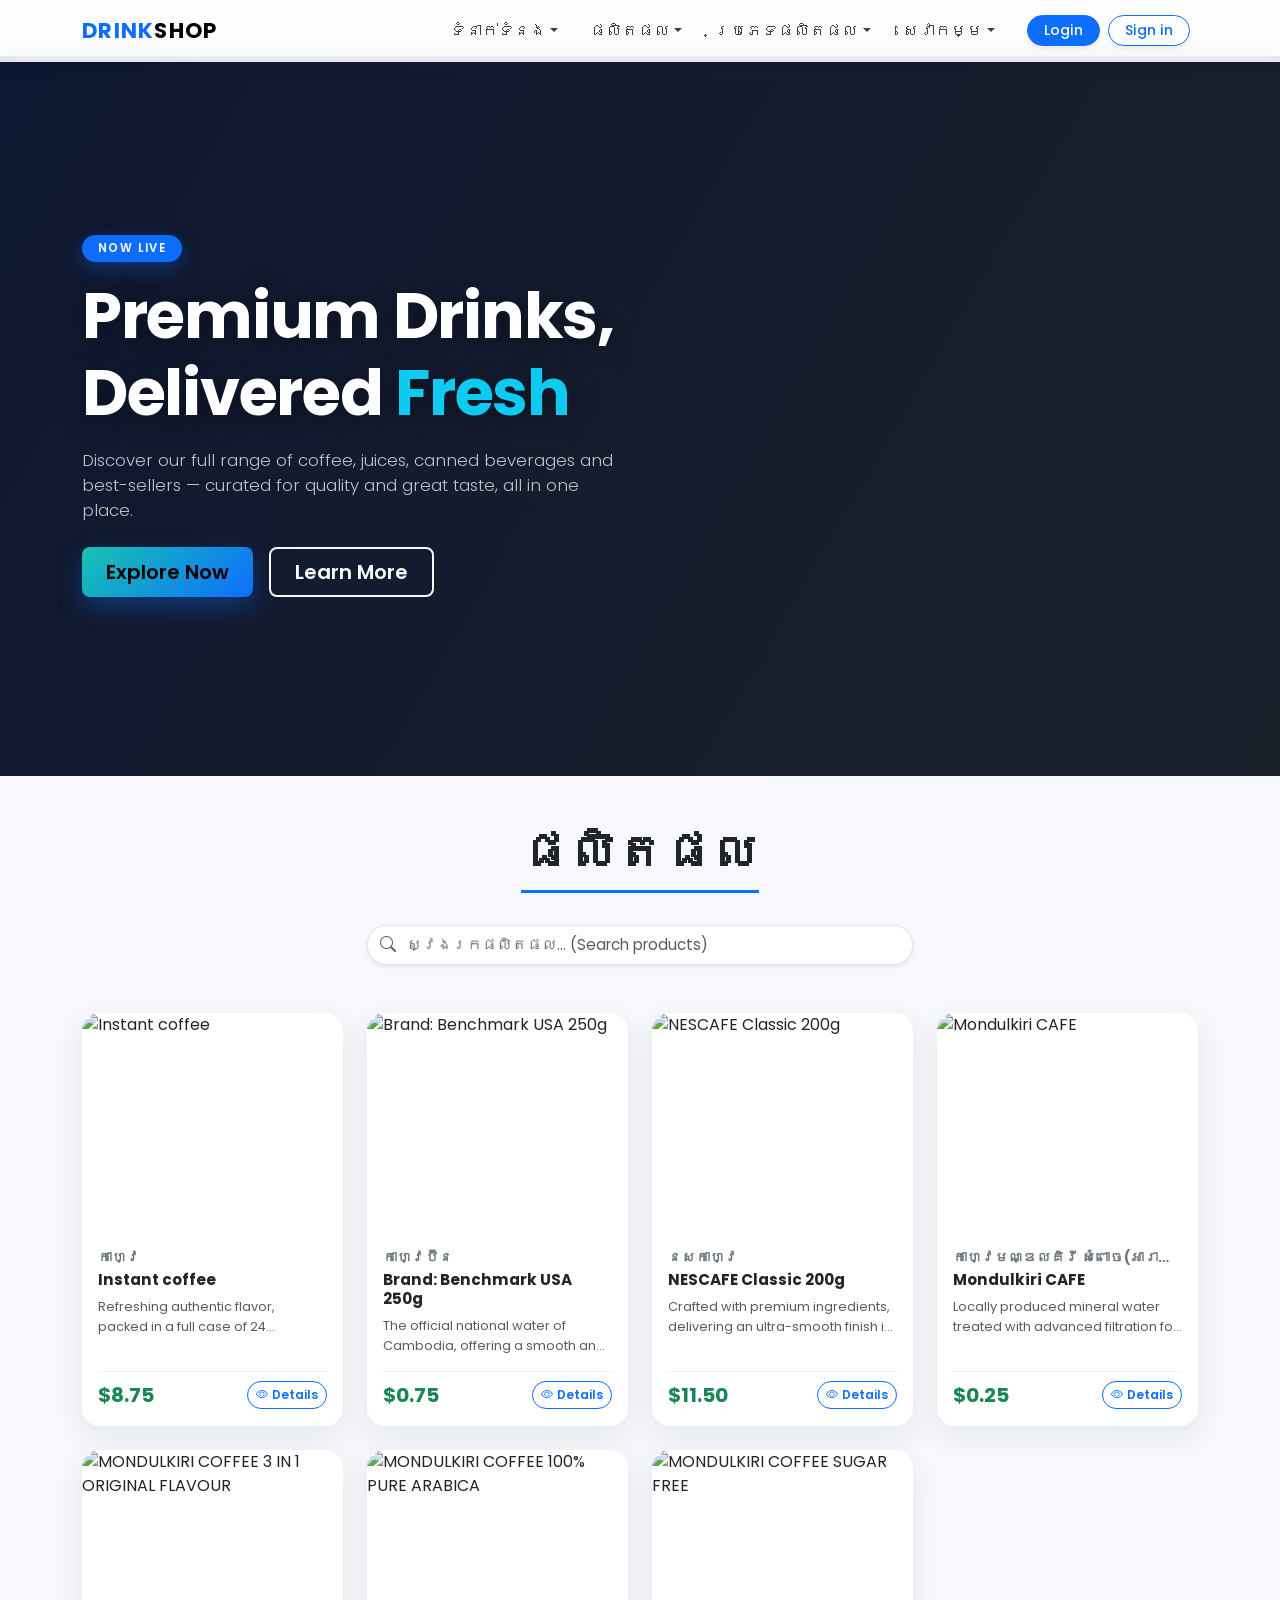
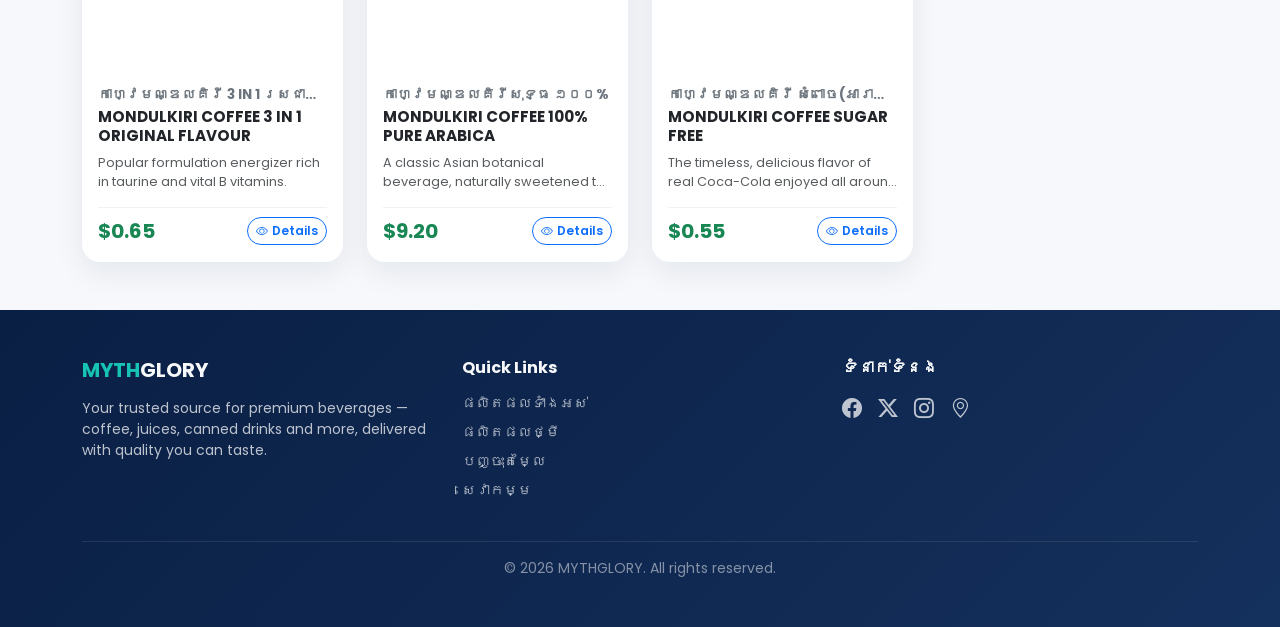
==== cofe.html @ 7df7619d "Add files via upload" ====
<!DOCTYPE html>
<html lang="en">
<head>
    <meta charset="UTF-8">
    <meta name="viewport" content="width=device-width, initial-scale=1.0">
    <title>MYTHGLORY — Premium Beverages & More</title>
    <link href="https://cdn.jsdelivr.net/npm/bootstrap@5.3.2/dist/css/bootstrap.min.css" rel="stylesheet">
    <link rel="stylesheet" href="https://cdn.jsdelivr.net/npm/bootstrap-icons@1.11.3/font/bootstrap-icons.min.css">
    <link rel="preconnect" href="https://fonts.googleapis.com">
    <link rel="preconnect" href="https://fonts.gstatic.com" crossorigin>
    <link href="https://fonts.googleapis.com/css2?family=Poppins:wght=300;400;500;600;700;800&display=swap" rel="stylesheet">
    <link rel="stylesheet" href="index.css">
</head>
<body>

  <nav class="navbar navbar-expand-lg navbar-light bg-light fixed-top custom-navbar">
    <div class="container d-flex align-items-center justify-content-between flex-nowrap w-100">
      <a class="navbar-brand d-flex align-items-center fw-bold text-uppercase tracking-wider flex-shrink-0 m-0" href="#">
        <img src="https://i.pinimg.com/736x/23/4c/52/234c52ee1af62a701565d122f885120a.jpg" onerror="this.style.display='none'" alt="MYTHGLORY Logo" class="me-2 custom-logo rounded">
        <span class="text-primary">Drink</span>Shop
      </a>

      <div class="collapse navbar-collapse" id="navbarProfessional">
        <ul class="navbar-nav ms-auto align-items-center pe-lg-3">
          <li class="nav-item dropdown">
            <a class="nav-link dropdown-toggle fw-medium px-3" href="#" id="contactDropdown" role="button" data-bs-toggle="dropdown" aria-expanded="false">ទំនាក់ទំនង</a>
            <ul class="dropdown-menu dropdown-menu-start dropdown-menu-lg-end border-0 shadow">
              <li><a class="dropdown-item py-2 px-3 rounded" href="#"><i class="bi bi-facebook me-2"></i>Facebook</a></li>
              <li><a class="dropdown-item py-2 px-3 rounded" href="#"><i class="bi bi-twitter-x me-2"></i>Twitter</a></li>
              <li><a class="dropdown-item py-2 px-3 rounded" href="#"><i class="bi bi-instagram me-2"></i>Instagram</a></li>
              <li><hr class="dropdown-divider my-2"></li>
              <li><a class="dropdown-item py-2 px-3 rounded" href="#"><i class="bi bi-geo-alt me-2"></i>Location</a></li>
            </ul>
          </li>
          <li class="nav-item dropdown">
            <a class="nav-link dropdown-toggle fw-medium px-3" href="#" id="productDropdown" role="button" data-bs-toggle="dropdown" aria-expanded="false">ផលិតផល</a>
            <ul class="dropdown-menu dropdown-menu-start dropdown-menu-lg-end border-0 shadow">
              <li><a class="dropdown-item py-2 px-3 rounded" href="#">ផលិតផលទាំងអស់</a></li>
              <li><a class="dropdown-item py-2 px-3 rounded" href="#">ផលិតផលថ្មី</a></li>
              <li><a class="dropdown-item py-2 px-3 rounded" href="#">បញ្ចុះតម្លៃ</a></li>
              <li><hr class="dropdown-divider my-2"></li>
              <li><a class="dropdown-item py-2 px-3 rounded" href="#">ផ្សេង...</a></li>
            </ul>
          </li>
          <li class="nav-item dropdown">
            <a class="nav-link dropdown-toggle fw-medium px-3" href="#" id="categoryDropdown" role="button" data-bs-toggle="dropdown" aria-expanded="false">ប្រភេទផលិតផល</a>
            <ul class="dropdown-menu dropdown-menu-start dropdown-menu-lg-end border-0 shadow">
              <li><a class="dropdown-item py-2 px-3 rounded category-filter" href="index.html" data-category="all">ភេសជ្ជៈទាំងអស់</a></li>
              <li><a class="dropdown-item py-2 px-3 rounded category-filter" href="cofe.html" data-category="coffee">កាហ្វេ</a></li>
              <li><a class="dropdown-item py-2 px-3 rounded category-filter" href="juice.html" data-category="juice">ទឹកផ្លែឈើ</a></li>
              <li><a class="dropdown-item py-2 px-3 rounded category-filter" href="drinks.html" data-category="canned">ភេសជ្ជៈកំប៉ុង</a></li>
              <li><a class="dropdown-item py-2 px-3 rounded category-filter" href="#" data-category="best-seller">លក់ដាច់</a></li>
              <li><hr class="dropdown-divider my-2"></li>
              <li><a class="dropdown-item py-2 px-3 rounded category-filter" href="#" data-category="other">ផ្សេង...</a></li>
            </ul>
          </li>
          <li class="nav-item dropdown">
            <a class="nav-link dropdown-toggle fw-medium px-3" href="#" id="servicesDropdown" role="button" data-bs-toggle="dropdown" aria-expanded="false">សេវាកម្ម</a>
            <ul class="dropdown-menu dropdown-menu-start dropdown-menu-lg-end border-0 shadow">
              <li><a class="dropdown-item py-2 px-3 rounded" href="#">Online Class</a></li>
              <li><a class="dropdown-item py-2 px-3 rounded" href="#">Class</a></li>
              <li><a class="dropdown-item py-2 px-3 rounded" href="#">New Course</a></li>
              <li><hr class="dropdown-divider my-2"></li>
              <li><a class="dropdown-item py-2 px-3 rounded" href="#">Other</a></li>
            </ul>
          </li>
        </ul>
      </div>

      <div class="d-flex align-items-center flex-shrink-0 ms-auto style-button-group" style="z-index: 1021;">
        <a class="btn btn-sm btn-primary rounded-pill px-3 shadow-sm fw-medium me-2" href="#">Login</a>
        <a class="btn btn-sm btn-outline-primary rounded-pill px-3 shadow-sm fw-medium me-2 d-none d-sm-inline-block" href="#">Sign in</a>
        <button class="navbar-toggler border-0 shadow-none p-0" type="button" data-bs-toggle="collapse" data-bs-target="#navbarProfessional" aria-controls="navbarProfessional" aria-expanded="false" aria-label="Toggle navigation">
          <span class="navbar-toggler-icon"></span>
        </button>
      </div>
    </div>
  </nav>

  <div class="position-relative w-100 overflow-hidden bg-dark text-white d-flex align-items-center" style="min-height: 80vh; margin-top: 56px;">
    <div class="position-absolute top-0 start-0 w-100 h-100 banner-slideshow">
      <div class="slide" style="background-image: url('https://i.pinimg.com/736x/63/cf/b2/63cfb25637b67f9c48469c7974def1f0.jpg');"></div>
      <div class="slide" style="background-image: url('https://i.pinimg.com/1200x/8d/7f/c3/8d7fc3beed5179fde64091af34b75c60.jpg');"></div>
      <div class="slide" style="background-image: url('https://i.pinimg.com/1200x/b5/d3/99/b5d399411d5e3894d7f41a35d185d151.jpg');"></div>
    </div>

    <div class="position-absolute top-0 start-0 w-100 h-100 hero-overlay" style="z-index: 1;"></div>

    <div class="container position-relative py-5 text-center text-md-start" style="z-index: 2;">
      <div class="row">
        <div class="col-md-8 col-lg-6">
          <span class="badge bg-primary px-3 py-2 rounded-pill mb-3 text-uppercase tracking-wider fw-semibold">Now Live</span>
          <h1 class="display-3 fw-bold mb-3 tracking-tight">Premium Drinks, <br>Delivered <span class="text-info">Fresh</span></h1>
          <p class="lead text-light opacity-75 mb-4">
            Discover our full range of coffee, juices, canned beverages and best-sellers — curated for quality and great taste, all in one place.
          </p>
          <div class="d-grid gap-2 d-md-flex justify-content-md-start">
            <button type="button" class="btn btn-info btn-lg px-4 me-md-2 fw-semibold" onclick="document.getElementById('product-search').scrollIntoView({behavior:'smooth', block:'center'}); document.getElementById('product-search').focus();">Explore Now</button>
            <button type="button" class="btn btn-outline-light btn-lg px-4" onclick="document.getElementById('product-container').scrollIntoView({behavior:'smooth'});">Learn More</button>
          </div>
        </div>
      </div>
    </div>
  </div>

  <div class="container my-5 text-center">
    <h1 class="display-5 fw-bold border-bottom d-inline-block pb-2 text-dark">ផលិតផល</h1>

    <div class="row justify-content-center mt-4">
      <div class="col-md-6 col-11">
        <div class="input-group shadow-sm rounded-pill overflow-hidden border">
          <span class="input-group-text bg-white border-0 pe-1"><i class="bi bi-search text-muted"></i></span>
          <input type="text" id="product-search" class="form-control border-0 ps-2 py-2" placeholder="ស្វែងរកផលិតផល... (Search products)">
        </div>
      </div>
    </div>
  </div>

  <!-- Note: Changed row-cols-1 to row-cols-2 below for two cards on mobile -->
  <div class="container mb-5">
    <div class="row row-cols-2 row-cols-sm-2 row-cols-md-4 g-3 g-md-4" id="product-container">
    </div>
  </div>

  <div class="modal fade" id="productDetailModal" tabindex="-1" aria-hidden="true">
    <div class="modal-dialog modal-dialog-centered modal-lg">
      <div class="modal-content border-0 shadow rounded-4 overflow-hidden">
        <div class="modal-body p-0">
          <div class="position-relative">
            <button type="button" class="btn-close position-absolute top-0 end-0 m-3 bg-white p-2 rounded-circle shadow-sm" data-bs-dismiss="modal" aria-label="Close" style="z-index: 10;"></button>
          </div>
          <div class="row g-0" id="modal-dynamic-content">
          </div>
        </div>
      </div>
    </div>
  </div>

  <footer class="bg-dark text-light py-5 mt-5">
    <div class="container">
      <div class="row gy-4">
        <div class="col-md-4">
          <h5 class="fw-bold mb-3"><span class="text-primary">MYTH</span>GLORY</h5>
          <p class="text-light opacity-75 small">Your trusted source for premium beverages — coffee, juices, canned drinks and more, delivered with quality you can taste.</p>
        </div>
        <div class="col-md-4">
          <h6 class="fw-bold mb-3">Quick Links</h6>
          <ul class="list-unstyled small">
            <li class="mb-2"><a href="#" class="text-light text-decoration-none opacity-75">ផលិតផលទាំងអស់</a></li>
            <li class="mb-2"><a href="#" class="text-light text-decoration-none opacity-75">ផលិតផលថ្មី</a></li>
            <li class="mb-2"><a href="#" class="text-light text-decoration-none opacity-75">បញ្ចុះតម្លៃ</a></li>
            <li class="mb-2"><a href="#" class="text-light text-decoration-none opacity-75">សេវាកម្ម</a></li>
          </ul>
        </div>
        <div class="col-md-4">
          <h6 class="fw-bold mb-3">ទំនាក់ទំនង</h6>
          <div class="d-flex gap-3 fs-5">
            <a href="#" class="text-light opacity-75"><i class="bi bi-facebook"></i></a>
            <a href="#" class="text-light opacity-75"><i class="bi bi-twitter-x"></i></a>
            <a href="#" class="text-light opacity-75"><i class="bi bi-instagram"></i></a>
            <a href="#" class="text-light opacity-75"><i class="bi bi-geo-alt"></i></a>
          </div>
        </div>
      </div>
      <hr class="border-secondary mt-4">
      <p class="text-center small text-light opacity-50 mb-0">&copy; 2026 MYTHGLORY. All rights reserved.</p>
    </div>
  </footer>

  <script src="https://cdn.jsdelivr.net/npm/bootstrap@5.3.2/dist/js/bootstrap.bundle.min.js"></script>
  <script>
    // 1. Centralized Product Storage Catalog Array
const products = [
  {
    id: "PROD-001",
    title: "Instant coffee",
    khmerTitle: "កាហ្វេ",
    description: "Refreshing authentic flavor, packed in a full case of 24 convenient cans.",
    price: 8.75,
    imgSrc: "https://encrypted-tbn0.gstatic.com/images?q=tbn:ANd9GcTgNfzK-g9FOqI9CBttc_G93K47VkRgoHPBpBwVSzQHmA&s=10https://camhappymart.com/storage/app/public/product/thumbnail/2025-10-22-68f8b9a2300d0.png"
  },
  {
    id: "PROD-002",
    title: "Brand: Benchmark USA 250g",
    khmerTitle: "កាហ្វេប៊ិន",
    description: "The official national water of Cambodia, offering a smooth and crisp taste profile.",
    price: 0.75,
    imgSrc: "https://benchmarkooty.com/wp-content/uploads/2024/04/coffee-nilgiri-benchmark-ooty-filter-coffee-250gm.jpg"
  },
  {
    id: "PROD-003",
    title: "NESCAFE Classic 200g",
    khmerTitle: "នេសកាហ្វេ",
    description: "Crafted with premium ingredients, delivering an ultra-smooth finish in every sip.",
    price: 11.50,
    imgSrc: "https://encrypted-tbn0.gstatic.com/images?q=tbn:ANd9GcTwpll875f3jwh3B1q5lwUTEL5V7Kb3I6TXAc8QC7rPdlcPBk6dsT6uq9o&s=10"
  },
  {
    id: "PROD-004",
    title: "Mondulkiri CAFE ",
    khmerTitle: "កាហ្វេ​​​មណ្ឌលគិរី សំពោច(អារាបីកា+រ៉ូប៉ូស្តារ)",
    description: "Locally produced mineral water treated with advanced filtration for pure hydration.",
    price: 0.25,
    imgSrc: "https://encrypted-tbn0.gstatic.com/images?q=tbn:ANd9GcRQkjNFdZMSVo2bI35Hql1_CDLoavkqDHw1UIvmHO2jc0S3d06eO4HVdCRO&s=10"
  },
  {
    id: "PROD-005",
    title: "MONDULKIRI COFFEE 3 IN 1 ORIGINAL FLAVOUR",
    khmerTitle: "កាហ្វេ​​​មណ្ឌលគិរី 3 IN 1 រសជាតិដើម",
    description: "Popular formulation energizer rich in taurine and vital B vitamins.",
    price: 0.65,
    imgSrc: "https://aeoncambodia.sgp1.digitaloceanspaces.com/image/catalog/product/8847100501257b.jpg"
  },
  {
    id: "PROD-006",
    title: "MONDULKIRI COFFEE 100% PURE ARABICA",
    khmerTitle: "កាហ្វេមណ្ឌលគិរីសុទ្ធ ១០០%",
    description: "A classic Asian botanical beverage, naturally sweetened to cool you down instantly.",
    price: 9.20,
    imgSrc: "https://encrypted-tbn0.gstatic.com/images?q=tbn:ANd9GcQ7geQaaWjo4Nn7GWO5OHVNvzvh_fuXWr-HXsLW6CVAFA&s=10"
  },
  {
    id: "PROD-007",
    title: "MONDULKIRI COFFEE SUGAR FREE",
    khmerTitle: "កាហ្វេ​​​មណ្ឌលគិរី សំពោច(អារាបីកា)",
    description: "The timeless, delicious flavor of real Coca-Cola enjoyed all around the globe.",
    price: 0.55,
    imgSrc: "https://aeoncambodia.sgp1.digitaloceanspaces.com/image/catalog/product/8847100509048bv.jpg"
  },
 
];

// Fallback placeholder used whenever a product image fails to load
const FALLBACK_IMG = "https://placehold.co/400x400/eef2f7/64748b?text=No+Image";

// Global state tracking variables
let activeProductPrice = 0;
let paymentTimerInterval = null;

// Temporary holder to collect checkout details before local storage write
let pendingOrderData = null; 

// 2. DOM Rendering Engine Logic Loop Execution
function renderProducts(filteredProducts = products) {
  const container = document.getElementById("product-container");
  if (!container) return;

  if (filteredProducts.length === 0) {
    container.innerHTML = `<div class="col-12 text-center text-muted my-5">រកមិនឃើញផលិតផលទេ (No products found)</div>`;
    return;
  }

  container.innerHTML = filteredProducts.map(product => {
    const displayHeading = product.khmerTitle
      ? `<span class="d-block text-secondary small text-truncate mb-1" style="font-size: 0.85rem;">${product.khmerTitle}</span>${product.title}`
      : product.title;

    return `
      <div class="col" style="cursor: pointer;" onclick="openProductDetail('${product.id}')">
        <div class="card h-100 shadow-sm border-0 rounded-3 overflow-hidden">
          <img src="${product.imgSrc}" onerror="this.onerror=null;this.src='${FALLBACK_IMG}';" class="card-img-top" alt="${product.title}" style="height: 220px; object-fit: cover;">
          <div class="card-body d-flex flex-column justify-content-between p-3">
            <div>
              <h6 class="card-title fw-bold text-dark lh-sm mb-2" style="font-size: 0.95rem; min-height: 2.4rem;">${displayHeading}</h6>
              <p class="card-text text-muted small mb-3" style="font-size: 0.8rem; display: -webkit-box; -webkit-line-clamp: 2; -webkit-box-orient: vertical; overflow: hidden;">
                ${product.description}
              </p>
            </div>
            <div class="mt-auto d-flex align-items-center justify-content-between pt-2 border-top">
              <span class="card-price fw-bold text-success fs-5">$${product.price.toFixed(2)}</span>
              <button class="btn btn-sm btn-outline-primary px-2 py-1" style="font-size: 0.75rem;"><i class="bi bi-eye me-1"></i>Details</button>
            </div>
          </div>
        </div>
      </div>
    `;
  }).join('');
}

// 3. Live Search Engine Filter Mechanism
function handleSearch(event) {
  const query = event.target.value.toLowerCase().trim();

  const filtered = products.filter(product => {
    return product.title.toLowerCase().includes(query) ||
           (product.khmerTitle && product.khmerTitle.toLowerCase().includes(query)) ||
           product.description.toLowerCase().includes(query);
  });

  renderProducts(filtered);
}

// 4. Modal Window Generation Handler Logic
function openProductDetail(productId) {
  clearInterval(paymentTimerInterval);

  const product = products.find(p => p.id === productId);
  if (!product) return;

  activeProductPrice = product.price;
  const modalBody = document.getElementById("modal-dynamic-content");

  modalBody.setAttribute("data-active-id", product.id);
  modalBody.setAttribute("data-active-title", product.title);

  modalBody.innerHTML = `
    <div class="col-md-6 border-end bg-light d-flex align-items-center justify-content-center p-4" id="modal-image-panel">
      <img src="${product.imgSrc}" onerror="this.onerror=null;this.src='${FALLBACK_IMG}';" alt="${product.title}" class="img-fluid rounded" style="max-height: 350px; object-fit: contain;">
    </div>
    <div class="col-md-6 p-4 d-flex flex-column justify-content-between" id="modal-interactive-panel">
      <div>
        <span class="text-muted small fw-semibold">ID: ${product.id}</span>
        <h4 class="fw-bold text-dark mt-1 mb-0">${product.khmerTitle || ''}</h4>
        <h5 class="text-muted mb-3">${product.title}</h5>

        <div class="d-flex align-items-center mb-3">
          <div class="text-warning me-2">
            <i class="bi bi-star"></i><i class="bi bi-star"></i><i class="bi bi-star"></i><i class="bi bi-star"></i><i class="bi bi-star"></i>
          </div>
          <span class="text-muted small">(0 Reviews | 0 Orders)</span>
        </div>

        <h3 class="fw-bold text-success mb-4">$${product.price.toFixed(2)}</h3>
        <p class="text-muted small mb-4">${product.description}</p>

        <div class="d-flex align-items-center mb-4">
          <span class="me-3 fw-medium">Quantity:</span>
          <div class="input-group border rounded" style="width: 130px;">
            <button class="btn btn-link text-decoration-none text-dark border-0 px-2" type="button" onclick="updateQty(-1)">-</button>
            <input type="text" id="modal-qty" class="form-control text-center border-0 p-1 bg-white fw-bold" value="1" readonly>
            <button class="btn btn-link text-decoration-none text-dark border-0 px-2" type="button" onclick="updateQty(1)">+</button>
          </div>
        </div>

        <div class="mb-4">
          <span class="text-muted">Total Price:</span>
          <span class="fw-bold text-dark fs-5 ms-1" id="modal-total-price">$${product.price.toFixed(2)}</span>
          <span class="text-muted small ms-1">(Tax incl.)</span>
        </div>
      </div>

      <div class="d-flex gap-2">
        <button class="btn btn-dark py-2 px-4 w-50 fw-bold" onclick="startQrPaymentWorkflow()">Buy now</button>
        <button class="btn btn-success py-2 px-4 w-50 fw-bold" onclick="alert('Added to Cart!')"><i class="bi bi-cart-plus me-2"></i>Add to cart</button>
      </div>
    </div>
  `;

  let modalElement = document.getElementById('productDetailModal');
  let modalInstance = bootstrap.Modal.getInstance(modalElement);
  if (!modalInstance) {
    modalInstance = new bootstrap.Modal(modalElement);
  }
  modalInstance.show();
}

window.updateQty = function(change) {
  const qtyInput = document.getElementById("modal-qty");
  const totalDisplay = document.getElementById("modal-total-price");
  if (!qtyInput || !totalDisplay) return;

  let currentQty = parseInt(qtyInput.value) || 1;
  currentQty += change;

  if (currentQty < 1) currentQty = 1;

  qtyInput.value = currentQty;
  totalDisplay.innerText = `$${(activeProductPrice * currentQty).toFixed(2)}`;
};

// 4b. Inline QR Payment Core Engine View Rendering Mechanics
window.startQrPaymentWorkflow = function() {
  const imagePanel = document.getElementById("modal-image-panel");
  const interactivePanel = document.getElementById("modal-interactive-panel");
  const modalBody = document.getElementById("modal-dynamic-content");
  const qtyInput = document.getElementById("modal-qty");

  if (!imagePanel || !interactivePanel || !modalBody || !qtyInput) return;

  const currentQty = parseInt(qtyInput.value) || 1;
  const totalPrice = (activeProductPrice * currentQty).toFixed(2);
  const productId = modalBody.getAttribute("data-active-id");
  const productTitle = modalBody.getAttribute("data-active-title");

  // Find original product data to fetch Khmer titles and descriptions
  const product = products.find(p => p.id === productId);

  // Package transaction details safely for later storage commitment
  pendingOrderData = {
    orderId: "ORD-" + Date.now(),
    productId: productId,
    productTitle: productTitle,
    khmerTitle: product?.khmerTitle || "",
    quantity: currentQty,
    totalPrice: parseFloat(totalPrice),
    timestamp: new Date().toISOString()
  };

  // Update left panel: display summary order details alongside product image below
  imagePanel.className = "col-md-6 border-end bg-light p-4 d-flex flex-column justify-content-between";
  imagePanel.innerHTML = `
    <div>
      <span class="badge bg-secondary mb-2">ព័ត៌មានការបញ្ជាទិញ</span>
      <h5 class="fw-bold text-dark mb-1">${product?.khmerTitle || ''}</h5>
      <h6 class="text-muted mb-3">${productTitle}</h6>
      <hr class="my-2 opacity-25">
      <div class="d-flex justify-content-between small text-muted mb-1">
        <span>ចំនួន (Quantity):</span>
        <span class="fw-bold text-dark">${currentQty} ដប/កំប៉ុង/កេះ</span>
      </div>
      <div class="d-flex justify-content-between small text-muted">
        <span>តម្លៃសរុប (Total):</span>
        <span class="fw-bold text-success">$${totalPrice}</span>
      </div>
    </div>
    <div class="text-center my-auto pt-3">
      <img src="${product?.imgSrc}" onerror="this.onerror=null;this.src='${FALLBACK_IMG}';" alt="${productTitle}" class="img-fluid rounded shadow-sm bg-white p-2" style="max-height: 180px; object-fit: contain;">
    </div>
  `;

  const localQrCodeUrl = "photo_2026-05-31_22-01-27.jpg"; 

  // Update right panel: show your customized QR code and action buttons
  interactivePanel.innerHTML = `
    <div class="text-center d-flex flex-column align-items-center justify-content-center h-100 py-2">
      <div class="mb-2">
        <span class="badge bg-danger px-3 py-2 rounded-pill fw-bold" style="font-size:0.75rem; letter-spacing:0.5px;">
          <i class="bi bi-qr-code-scan me-1"></i> KHQR / ABA PAY
        </span>
      </div>
      <p class="text-muted small text-truncate w-100 mb-2">ស្កែនកូដខាងក្រោមដើម្បីទូទាត់ប្រាក់</p>

      <div class="bg-white p-3 border rounded-3 shadow-sm mb-3" style="width:200px; height:200px;">
         <img src="${localQrCodeUrl}" alt="Scan QR Code to finish transaction" class="img-fluid" style="width:100%; height:100%; object-fit: contain;">
      </div>

      <div class="mb-2">
        <div class="text-muted small mb-0">ទឹកប្រាក់ត្រូវទូទាត់សរុប</div>
        <h3 class="fw-bold text-dark mb-0">$${totalPrice}</h3>
      </div>

      <div class="alert alert-warning py-1 px-3 border-0 small mb-4 rounded-pill" style="font-size: 0.8rem;">
         <i class="bi bi-hourglass-split me-1"></i> កូដនេះនឹងហួសកំណត់ក្នុង៖ <span id="payment-timer" class="fw-bold">03:00</span>
      </div>

      <div class="w-100 d-flex gap-2">
        <button class="btn btn-outline-danger w-50 py-2 btn-sm fw-semibold" onclick="abortQrPayment('${productId}')">
          <i class="bi bi-x-circle me-1"></i> បោះបង់ (Cancel)
        </button>
        <button class="btn btn-primary w-50 py-2 btn-sm fw-bold" onclick="confirmMockPayment()">
          <i class="bi bi-check2-circle me-1"></i> ខ្ញុំបានបង់ប្រាក់រួច
        </button>
      </div>
    </div>
  `;

  beginPaymentCountdownClock(180, productId);
};

function beginPaymentCountdownClock(secondsLeft, productId) {
  clearInterval(paymentTimerInterval);
  let timeRemaining = secondsLeft;
  const timerDisplay = document.getElementById("payment-timer");

  paymentTimerInterval = setInterval(() => {
    if (timeRemaining <= 0) {
      clearInterval(paymentTimerInterval);
      alert("រយៈពេលទូទាត់ប្រាក់បានអស់កំណត់។ សូមព្យាយាមម្តងទៀត។");
      abortQrPayment(productId);
      return;
    }
    timeRemaining--;
    const minutes = Math.floor(timeRemaining / 60).toString().padStart(2, '0');
    const seconds = (timeRemaining % 60).toString().padStart(2, '0');
    if (timerDisplay) {
      timerDisplay.textContent = `${minutes}:${seconds}`;
    }
  }, 1000);
}

window.abortQrPayment = function(productId) {
  clearInterval(paymentTimerInterval);
  pendingOrderData = null; // Clear out temporary object data on user abort
  openProductDetail(productId);
};

window.confirmMockPayment = function() {
  clearInterval(paymentTimerInterval);

  // LOCAL STORAGE WRITE LOGIC
  if (pendingOrderData) {
    // 1. Pull existing saved array string from LocalStorage, or use an empty array string if empty
    const existingOrdersJson = localStorage.getItem("customer_orders") || "[]";
    
    // 2. Parse into normal JavaScript Array object
    const currentSavedOrders = JSON.parse(existingOrdersJson);
    
    // 3. Insert our freshly prepared checkout payload 
    currentSavedOrders.push(pendingOrderData);
    
    // 4. Overwrite back safely into LocalStorage
    localStorage.setItem("customer_orders", JSON.stringify(currentSavedOrders));
    
    // 5. Free up memory allocations
    pendingOrderData = null; 
  }

  alert("🎉 ជោគជ័យ! ប្រព័ន្ធបានទទួលការទូទាត់របស់អ្នករួចរាល់។ ការកម្ម៉ង់ត្រូវបានរក្សាទុក។");

  const modalElement = document.getElementById('productDetailModal');
  const modalInstance = bootstrap.Modal.getInstance(modalElement);
  if (modalInstance) {
    modalInstance.hide();
  }
};

// 5. Hooks Setup Initializations Event Routing Pipelines
window.addEventListener("DOMContentLoaded", () => {
  renderProducts();

  const searchBar = document.getElementById("product-search");
  if (searchBar) {
    searchBar.addEventListener("input", handleSearch);
  }

  const modalElement = document.getElementById('productDetailModal');
  if (modalElement) {
    modalElement.addEventListener('hidden.bs.modal', () => {
      clearInterval(paymentTimerInterval);
    });
  }
});
  </script>
</body>
</html>
---- index.css ----
/* ===================================================
   MYTHGLORY — Premium Beverages
   Modern UI styling
=================================================== */

:root {
  --brand-primary: #0d6efd;
  --brand-dark: #0a1f44;
  --brand-accent: #17c3b2;
  --bg-soft: #f6f8fb;
  --radius-lg: 18px;
  --radius-md: 12px;
  --shadow-soft: 0 10px 30px rgba(13, 25, 60, 0.08);
  --shadow-hover: 0 16px 40px rgba(13, 25, 60, 0.16);
}

* {
  font-family: 'Poppins', sans-serif;
}

body {
  background-color: var(--bg-soft);
  color: #1f2937;
}

.tracking-wider { letter-spacing: 0.08em; }
.tracking-tight { letter-spacing: -0.02em; }

/* ===================== NAVBAR ===================== */
.custom-navbar {
  background: rgba(255, 255, 255, 0.85) !important;
  backdrop-filter: blur(12px);
  box-shadow: 0 2px 16px rgba(0, 0, 0, 0.06);
  padding-top: 0.6rem;
  padding-bottom: 0.6rem;
  transition: all 0.3s ease;
}

.custom-logo {
  width: 38px;
  height: 38px;
  object-fit: cover;
  box-shadow: 0 2px 8px rgba(0,0,0,0.15);
}

.navbar-brand {
  font-size: 1.35rem;
  letter-spacing: 0.06em;
}

.navbar-nav .nav-link {
  color: #344054;
  position: relative;
  transition: color 0.2s ease;
}

.navbar-nav .nav-link:hover,
.navbar-nav .nav-link:focus {
  color: var(--brand-primary);
}

.dropdown-menu {
  border-radius: var(--radius-md);
  padding: 0.5rem;
  margin-top: 0.5rem;
  animation: fadeSlideDown 0.18s ease;
}

.dropdown-item {
  font-size: 0.92rem;
  transition: background 0.15s ease, color 0.15s ease;
}

.dropdown-item:hover {
  background-color: rgba(13, 110, 253, 0.08);
  color: var(--brand-primary);
}

@keyframes fadeSlideDown {
  from { opacity: 0; transform: translateY(-6px); }
  to { opacity: 1; transform: translateY(0); }
}

.style-button-group .btn {
  font-weight: 600;
  letter-spacing: 0.02em;
  transition: transform 0.15s ease, box-shadow 0.15s ease;
}

.style-button-group .btn:hover {
  transform: translateY(-2px);
}

/* ===================== HERO / BANNER ===================== */
.banner-slideshow {
  position: absolute;
  inset: 0;
}

.banner-slideshow .slide {
  position: absolute;
  inset: 0;
  background-size: cover;
  background-position: center;
  opacity: 0;
  transform: scale(1.05);
  transition: opacity 1.6s ease-in-out, transform 8s ease-in-out;
  animation: bannerFade 15s infinite;
}

.banner-slideshow .slide:nth-child(1) { animation-delay: 0s; }
.banner-slideshow .slide:nth-child(2) { animation-delay: 5s; }
.banner-slideshow .slide:nth-child(3) { animation-delay: 10s; }

@keyframes bannerFade {
  0%   { opacity: 0; transform: scale(1.05); }
  5%   { opacity: 1; transform: scale(1); }
  30%  { opacity: 1; transform: scale(1.08); }
  35%  { opacity: 0; transform: scale(1.08); }
  100% { opacity: 0; }
}

/* dark gradient overlay for readability */
.hero-overlay {
  background: linear-gradient(120deg, rgba(10, 20, 50, 0.85) 0%, rgba(10, 20, 50, 0.55) 45%, rgba(10, 20, 50, 0.25) 100%);
}

.display-3 {
  font-weight: 800;
  text-shadow: 0 4px 24px rgba(0,0,0,0.35);
}

.lead {
  max-width: 540px;
  font-size: 1.05rem;
}

.badge.bg-primary {
  letter-spacing: 0.12em;
  font-size: 0.72rem;
  box-shadow: 0 6px 18px rgba(13,110,253,0.35);
}

.btn-info {
  background: linear-gradient(135deg, #17c3b2, #0d6efd);
  border: none;
  box-shadow: 0 10px 24px rgba(13,110,253,0.35);
  transition: transform 0.2s ease, box-shadow 0.2s ease;
}

.btn-info:hover {
  transform: translateY(-3px);
  box-shadow: 0 14px 30px rgba(13,110,253,0.45);
}

.btn-outline-light {
  border-width: 2px;
  font-weight: 600;
  transition: all 0.2s ease;
}

.btn-outline-light:hover {
  background: rgba(255,255,255,0.15);
  transform: translateY(-3px);
}

/* ===================== SECTION TITLE ===================== */
h1.display-5 {
  font-weight: 800;
  letter-spacing: -0.01em;
  border-bottom: 3px solid var(--brand-primary) !important;
}

/* ===================== SEARCH BAR ===================== */
#product-search {
  font-size: 0.95rem;
}

.input-group.shadow-sm.rounded-pill {
  border-radius: 50px !important;
  transition: box-shadow 0.2s ease, border-color 0.2s ease;
  background: #fff;
}

.input-group.shadow-sm.rounded-pill:focus-within {
  box-shadow: 0 6px 24px rgba(13,110,253,0.18) !important;
  border-color: var(--brand-primary) !important;
}

/* ===================== PRODUCT CARDS ===================== */
#product-container .card {
  border-radius: var(--radius-lg) !important;
  box-shadow: var(--shadow-soft) !important;
  transition: transform 0.25s ease, box-shadow 0.25s ease;
  overflow: hidden;
}

#product-container .col:hover .card {
  transform: translateY(-6px);
  box-shadow: var(--shadow-hover) !important;
}

#product-container .card-img-top {
  transition: transform 0.4s ease;
}

#product-container .col:hover .card-img-top {
  transform: scale(1.06);
}

.card-title {
  font-size: 0.95rem;
}

.card-price {
  font-weight: 700;
  font-size: 1.15rem;
}

#product-container .btn-outline-primary {
  border-radius: 50px;
  font-weight: 600;
  transition: all 0.2s ease;
}

#product-container .btn-outline-primary:hover {
  background-color: var(--brand-primary);
  color: #fff;
}

.border-top {
  border-color: #eef1f5 !important;
}

/* ===================== MODAL ===================== */
#productDetailModal .modal-content {
  border-radius: 24px !important;
}

#productDetailModal .modal-body img {
  border-radius: var(--radius-md);
}

#modal-interactive-panel h3.text-success {
  font-size: 1.8rem;
}

#modal-interactive-panel .btn-dark {
  background: var(--brand-dark);
  border: none;
  border-radius: 50px;
  transition: transform 0.2s ease;
}

#modal-interactive-panel .btn-dark:hover {
  transform: translateY(-2px);
}

#modal-interactive-panel .btn-success {
  border-radius: 50px;
  background: linear-gradient(135deg, #20c997, #17a673);
  border: none;
  transition: transform 0.2s ease;
}

#modal-interactive-panel .btn-success:hover {
  transform: translateY(-2px);
}

#modal-interactive-panel .input-group {
  border-radius: 50px;
  overflow: hidden;
}

/* QR payment buttons */
#modal-interactive-panel .btn-outline-danger,
#modal-interactive-panel .btn-primary {
  border-radius: 50px;
  font-weight: 600;
}

/* ===================== FOOTER ===================== */
footer {
  background: linear-gradient(135deg, #0a1f44, #14305c) !important;
}

footer a:hover {
  color: rgb(0, 225, 255) !important;
  opacity: 1 !important;
}

footer h5 .text-primary {
  color: var(--brand-accent) !important;
}

/* ===================== RESPONSIVE TWEAKS ===================== */
@media (max-width: 768px) {
  .display-3 { font-size: 2.4rem; }
  .lead { font-size: 0.95rem; }
}
#product-container .card img {
  height: 120px;
  object-fit: cover;
}

@media (max-width: 576px) {
  #product-container .card-body {
    padding: 0.6rem;
  }
  #product-container .card-title {
    font-size: 0.85rem;
  }
  #product-container .card-text {
    font-size: 0.75rem;
  }
}
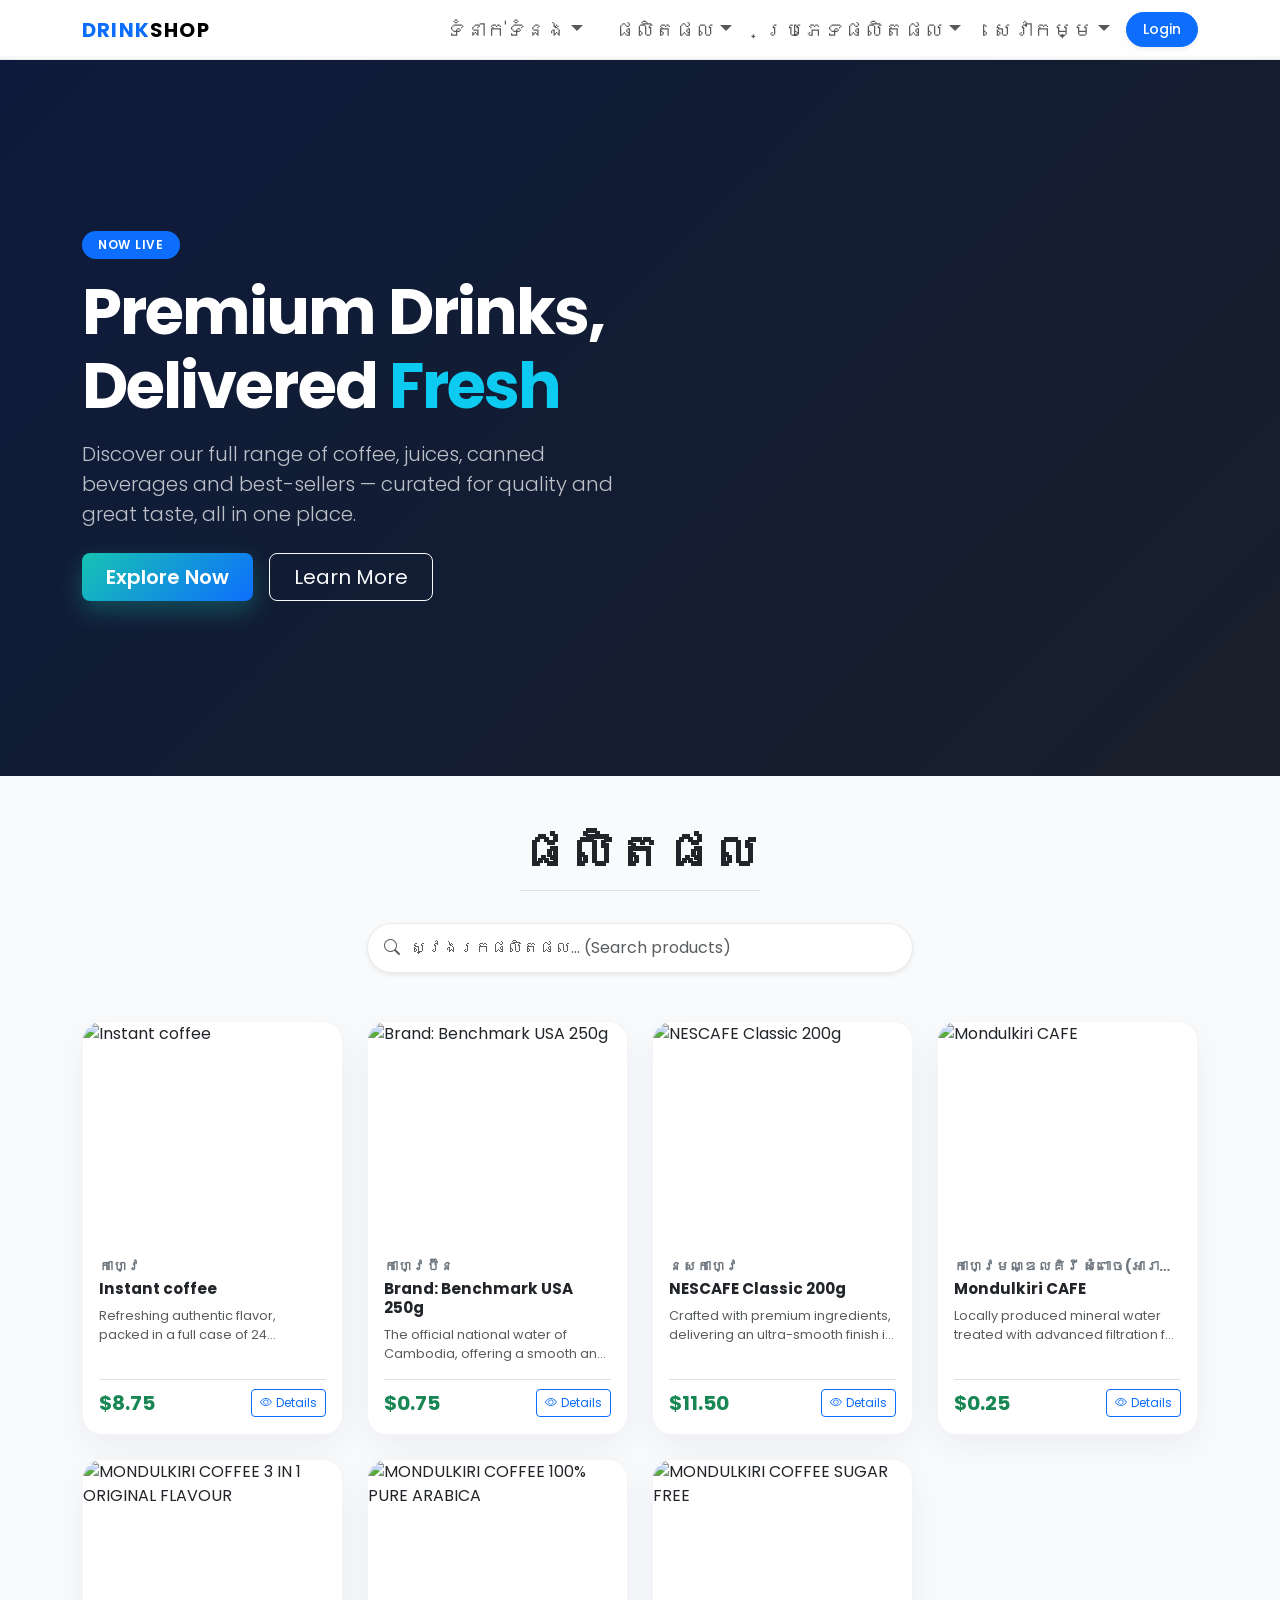
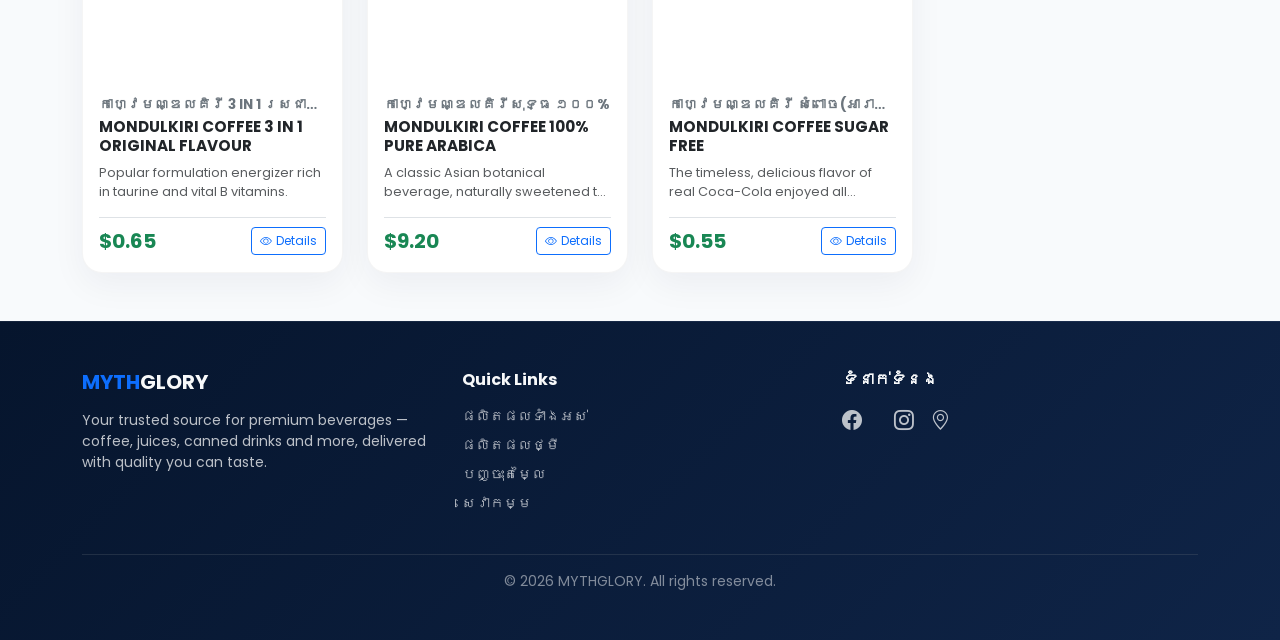
==== commit 0f595e65: "Update drinks_pro content" ====
--- a/cofe.html
+++ b/cofe.html
@@ -3,79 +3,93 @@
 <head>
     <meta charset="UTF-8">
     <meta name="viewport" content="width=device-width, initial-scale=1.0">
-    <title>MYTHGLORY — Premium Beverages & More</title>
+    <title>Drink_store</title>
     <link href="https://cdn.jsdelivr.net/npm/bootstrap@5.3.2/dist/css/bootstrap.min.css" rel="stylesheet">
     <link rel="stylesheet" href="https://cdn.jsdelivr.net/npm/bootstrap-icons@1.11.3/font/bootstrap-icons.min.css">
     <link rel="preconnect" href="https://fonts.googleapis.com">
     <link rel="preconnect" href="https://fonts.gstatic.com" crossorigin>
     <link href="https://fonts.googleapis.com/css2?family=Poppins:wght=300;400;500;600;700;800&display=swap" rel="stylesheet">
+    <link rel="stylesheet" href="https://cdnjs.cloudflare.com/ajax/libs/font-awesome/7.0.1/css/all.min.css" integrity="sha512-2SwdPD6INVrV/lHTZbO2nodKhrnDdJK9/kg2XD1r9uGqPo1cUbujc+IYdlYdEErWNu69gVcYgdxlmVmzTWnetw==" crossorigin="anonymous" referrerpolicy="no-referrer" />
     <link rel="stylesheet" href="index.css">
 </head>
 <body>
-
-  <nav class="navbar navbar-expand-lg navbar-light bg-light fixed-top custom-navbar">
-    <div class="container d-flex align-items-center justify-content-between flex-nowrap w-100">
-      <a class="navbar-brand d-flex align-items-center fw-bold text-uppercase tracking-wider flex-shrink-0 m-0" href="#">
-        <img src="https://i.pinimg.com/736x/23/4c/52/234c52ee1af62a701565d122f885120a.jpg" onerror="this.style.display='none'" alt="MYTHGLORY Logo" class="me-2 custom-logo rounded">
-        <span class="text-primary">Drink</span>Shop
-      </a>
-
-      <div class="collapse navbar-collapse" id="navbarProfessional">
-        <ul class="navbar-nav ms-auto align-items-center pe-lg-3">
-          <li class="nav-item dropdown">
-            <a class="nav-link dropdown-toggle fw-medium px-3" href="#" id="contactDropdown" role="button" data-bs-toggle="dropdown" aria-expanded="false">ទំនាក់ទំនង</a>
-            <ul class="dropdown-menu dropdown-menu-start dropdown-menu-lg-end border-0 shadow">
-              <li><a class="dropdown-item py-2 px-3 rounded" href="#"><i class="bi bi-facebook me-2"></i>Facebook</a></li>
-              <li><a class="dropdown-item py-2 px-3 rounded" href="#"><i class="bi bi-twitter-x me-2"></i>Twitter</a></li>
-              <li><a class="dropdown-item py-2 px-3 rounded" href="#"><i class="bi bi-instagram me-2"></i>Instagram</a></li>
-              <li><hr class="dropdown-divider my-2"></li>
-              <li><a class="dropdown-item py-2 px-3 rounded" href="#"><i class="bi bi-geo-alt me-2"></i>Location</a></li>
-            </ul>
-          </li>
-          <li class="nav-item dropdown">
-            <a class="nav-link dropdown-toggle fw-medium px-3" href="#" id="productDropdown" role="button" data-bs-toggle="dropdown" aria-expanded="false">ផលិតផល</a>
-            <ul class="dropdown-menu dropdown-menu-start dropdown-menu-lg-end border-0 shadow">
-              <li><a class="dropdown-item py-2 px-3 rounded" href="#">ផលិតផលទាំងអស់</a></li>
-              <li><a class="dropdown-item py-2 px-3 rounded" href="#">ផលិតផលថ្មី</a></li>
-              <li><a class="dropdown-item py-2 px-3 rounded" href="#">បញ្ចុះតម្លៃ</a></li>
-              <li><hr class="dropdown-divider my-2"></li>
-              <li><a class="dropdown-item py-2 px-3 rounded" href="#">ផ្សេង...</a></li>
-            </ul>
-          </li>
-          <li class="nav-item dropdown">
-            <a class="nav-link dropdown-toggle fw-medium px-3" href="#" id="categoryDropdown" role="button" data-bs-toggle="dropdown" aria-expanded="false">ប្រភេទផលិតផល</a>
-            <ul class="dropdown-menu dropdown-menu-start dropdown-menu-lg-end border-0 shadow">
-              <li><a class="dropdown-item py-2 px-3 rounded category-filter" href="index.html" data-category="all">ភេសជ្ជៈទាំងអស់</a></li>
-              <li><a class="dropdown-item py-2 px-3 rounded category-filter" href="cofe.html" data-category="coffee">កាហ្វេ</a></li>
-              <li><a class="dropdown-item py-2 px-3 rounded category-filter" href="juice.html" data-category="juice">ទឹកផ្លែឈើ</a></li>
-              <li><a class="dropdown-item py-2 px-3 rounded category-filter" href="drinks.html" data-category="canned">ភេសជ្ជៈកំប៉ុង</a></li>
-              <li><a class="dropdown-item py-2 px-3 rounded category-filter" href="#" data-category="best-seller">លក់ដាច់</a></li>
-              <li><hr class="dropdown-divider my-2"></li>
-              <li><a class="dropdown-item py-2 px-3 rounded category-filter" href="#" data-category="other">ផ្សេង...</a></li>
-            </ul>
-          </li>
-          <li class="nav-item dropdown">
-            <a class="nav-link dropdown-toggle fw-medium px-3" href="#" id="servicesDropdown" role="button" data-bs-toggle="dropdown" aria-expanded="false">សេវាកម្ម</a>
-            <ul class="dropdown-menu dropdown-menu-start dropdown-menu-lg-end border-0 shadow">
-              <li><a class="dropdown-item py-2 px-3 rounded" href="#">Online Class</a></li>
-              <li><a class="dropdown-item py-2 px-3 rounded" href="#">Class</a></li>
-              <li><a class="dropdown-item py-2 px-3 rounded" href="#">New Course</a></li>
-              <li><hr class="dropdown-divider my-2"></li>
-              <li><a class="dropdown-item py-2 px-3 rounded" href="#">Other</a></li>
-            </ul>
-          </li>
-        </ul>
-      </div>
-
-      <div class="d-flex align-items-center flex-shrink-0 ms-auto style-button-group" style="z-index: 1021;">
-        <a class="btn btn-sm btn-primary rounded-pill px-3 shadow-sm fw-medium me-2" href="#">Login</a>
-        <a class="btn btn-sm btn-outline-primary rounded-pill px-3 shadow-sm fw-medium me-2 d-none d-sm-inline-block" href="#">Sign in</a>
-        <button class="navbar-toggler border-0 shadow-none p-0" type="button" data-bs-toggle="collapse" data-bs-target="#navbarProfessional" aria-controls="navbarProfessional" aria-expanded="false" aria-label="Toggle navigation">
-          <span class="navbar-toggler-icon"></span>
-        </button>
-      </div>
-    </div>
-  </nav>
+<nav class="navbar navbar-expand-lg navbar-light bg-light fixed-top custom-navbar">
+  <div class="container d-flex align-items-center justify-content-between w-100">
+    
+    <!-- Logo Left -->
+    <a class="navbar-brand d-flex align-items-center fw-bold text-uppercase tracking-wider m-0" href="#">
+      <img src="https://i.pinimg.com/736x/23/4c/52/234c52ee1af62a701565d122f885120a.jpg" onerror="this.style.display='none'" alt="MYTHGLORY Logo" class="me-2 custom-logo rounded">
+      <span class="text-primary">Drink</span>Shop
+    </a>
+
+    <!-- Right Controls: Always Visible Login + Hamburger Toggle -->
+    
+
+    <!-- Collapsible Mobile Overlay / Menu links -->
+    <div class="collapse navbar-collapse" id="navbarProfessional">
+      <ul class="navbar-nav ms-auto align-items-lg-center mt-3 mt-lg-0 custom-mobile-menu">
+        
+        <!-- Contact Dropdown -->
+        <li class="nav-item dropdown">
+          <a class="nav-link dropdown-toggle fw-medium px-3 fs-5 fs-lg-6" href="#" id="contactDropdown" role="button" data-bs-toggle="dropdown" aria-expanded="false">ទំនាក់ទំនង</a>
+          <ul class="dropdown-menu dropdown-menu-end border-0 shadow">
+            <li><a class="dropdown-item py-2 px-3 rounded" href="https://www.facebook.com/share/1NrCY9L8DC/?mibextid=wwXIfr"><i class="bi bi-facebook me-2" style="color: #1877f2;"></i>Facebook</a></li>
+            <li><a class="dropdown-item py-2 px-3 rounded" href="https://t.me/SharrkTopup"><i class="fa-brands fa-telegram me-2" style="color: #24A1DE;"></i>Telegram</a></li>
+            <li><a class="dropdown-item py-2 px-3 rounded" href="#"><i class="bi bi-twitter-x me-2" style="color: #000000;"></i>Twitter</a></li>
+            <li><a class="dropdown-item py-2 px-3 rounded" href="#"><i class="bi bi-instagram me-2" style="color: #E1306C;"></i>Instagram</a></li>
+            <li><hr class="dropdown-divider my-2"></li>
+            <li><a class="dropdown-item py-2 px-3 rounded" href="#"><i class="bi bi-geo-alt me-2" style="color: #EA4335;"></i>Location</a></li>
+          </ul>
+        </li>
+        
+        <!-- Products Dropdown -->
+        <li class="nav-item dropdown">
+          <a class="nav-link dropdown-toggle fw-medium px-3 fs-5 fs-lg-6" href="#" id="productDropdown" role="button" data-bs-toggle="dropdown" aria-expanded="false">ផលិតផល</a>
+          <ul class="dropdown-menu dropdown-menu-end border-0 shadow">
+            <li><a class="dropdown-item py-2 px-3 rounded" href="index.html">ផលិតផលទាំងអស់</a></li>
+            <li><a class="dropdown-item py-2 px-3 rounded" href="newpro.html">ផលិតផលថ្មី</a></li>
+            <li><a class="dropdown-item py-2 px-3 rounded" href="dicount.html">បញ្ចុះតម្លៃ</a></li>
+            <li><hr class="dropdown-divider my-2"></li>
+            <li><a class="dropdown-item py-2 px-3 rounded" href="#">ផ្សេង...</a></li>
+          </ul>
+        </li>
+
+        <!-- Category Dropdown -->
+        <li class="nav-item dropdown">
+          <a class="nav-link dropdown-toggle fw-medium px-3 fs-5 fs-lg-6" href="#" id="categoryDropdown" role="button" data-bs-toggle="dropdown" aria-expanded="false">ប្រភេទផលិតផល</a>
+          <ul class="dropdown-menu dropdown-menu-end border-0 shadow">
+            <li><a class="dropdown-item py-2 px-3 rounded category-filter" href="#" data-category="all">ភេសជ្ជៈទាំងអស់</a></li>
+            <li><a class="dropdown-item py-2 px-3 rounded category-filter" href="cofe.html" data-category="coffee">កាហ្វេ</a></li>
+            <li><a class="dropdown-item py-2 px-3 rounded category-filter" href="juice.html" data-category="juice">ទឹកផ្លែឈើ</a></li>
+            <li><a class="dropdown-item py-2 px-3 rounded category-filter" href="drinks.html" data-category="canned">ភេសជ្ជៈកំប៉ុង</a></li>
+            <li><a class="dropdown-item py-2 px-3 rounded category-filter" href="#" data-category="best-seller">លក់ដាច់</a></li>
+            <li><hr class="dropdown-divider my-2"></li>
+            <li><a class="dropdown-item py-2 px-3 rounded category-filter" href="#" data-category="other">ផ្សេង...</a></li>
+          </ul>
+        </li>
+
+        <!-- Services Dropdown -->
+        <li class="nav-item dropdown">
+          <a class="nav-link dropdown-toggle fw-medium px-3 fs-5 fs-lg-6" href="#" id="servicesDropdown" role="button" data-bs-toggle="dropdown" aria-expanded="false">សេវាកម្ម</a>
+          <ul class="dropdown-menu dropdown-menu-end border-0 shadow">
+            <li><a class="dropdown-item py-2 px-3 rounded" href="https://maps.app.goo.gl/zK3zwAmj5eguGABx9?g_st=ic">delivery</a></li>
+            <li><a class="dropdown-item py-2 px-3 rounded" href="https://maps.app.goo.gl/zK3zwAmj5eguGABx9?g_st=ic">Location</a></li>
+            <li><a class="dropdown-item py-2 px-3 rounded" href="#">app</a></li>
+            <li><hr class="dropdown-divider my-2"></li>
+            <li><a class="dropdown-item py-2 px-3 rounded" href="#">Other</a></li>
+          </ul>
+        </li>
+
+      </ul>
+    </div>
+      <div class="d-flex align-items-center gap-2 style-button-group">
+      <a class="btn btn-sm btn-primary rounded-pill px-3 shadow-sm fw-medium" href="login.html">Login</a>
+      <button class="navbar-toggler border-0 shadow-none p-0 custom-toggler" type="button" data-bs-toggle="collapse" data-bs-target="#navbarProfessional" aria-controls="navbarProfessional" aria-expanded="false" aria-label="Toggle navigation">
+        <span class="navbar-toggler-icon"></span>
+      </button>
+    </div>
+  </div>
+</nav>
 
   <div class="position-relative w-100 overflow-hidden bg-dark text-white d-flex align-items-center" style="min-height: 80vh; margin-top: 56px;">
     <div class="position-absolute top-0 start-0 w-100 h-100 banner-slideshow">
@@ -146,17 +160,17 @@
         <div class="col-md-4">
           <h6 class="fw-bold mb-3">Quick Links</h6>
           <ul class="list-unstyled small">
-            <li class="mb-2"><a href="#" class="text-light text-decoration-none opacity-75">ផលិតផលទាំងអស់</a></li>
+            <li class="mb-2"><a href="index.html" class="text-light text-decoration-none opacity-75">ផលិតផលទាំងអស់</a></li>
             <li class="mb-2"><a href="#" class="text-light text-decoration-none opacity-75">ផលិតផលថ្មី</a></li>
             <li class="mb-2"><a href="#" class="text-light text-decoration-none opacity-75">បញ្ចុះតម្លៃ</a></li>
-            <li class="mb-2"><a href="#" class="text-light text-decoration-none opacity-75">សេវាកម្ម</a></li>
+            <li class="mb-2"><a href="https://www.facebook.com/share/1NrCY9L8DC/?mibextid=wwXIfr" class="text-light text-decoration-none opacity-75">សេវាកម្ម</a></li>
           </ul>
         </div>
         <div class="col-md-4">
           <h6 class="fw-bold mb-3">ទំនាក់ទំនង</h6>
           <div class="d-flex gap-3 fs-5">
-            <a href="#" class="text-light opacity-75"><i class="bi bi-facebook"></i></a>
-            <a href="#" class="text-light opacity-75"><i class="bi bi-twitter-x"></i></a>
+            <a href="https://www.facebook.com/share/1NrCY9L8DC/?mibextid=wwXIfr" class="text-light opacity-75"><i class="bi bi-facebook"></i></a>
+            <a href="https://t.me/SharrkTopup" class="text-light opacity-75"><i class="fa-brands fa-telegram"></i>
             <a href="#" class="text-light opacity-75"><i class="bi bi-instagram"></i></a>
             <a href="#" class="text-light opacity-75"><i class="bi bi-geo-alt"></i></a>
           </div>
@@ -531,5 +545,8 @@
   }
 });
   </script>
+
 </body>
-</html>+</html>
+
+  
--- a/index.css
+++ b/index.css
@@ -1,100 +1,204 @@
 /* ===================================================
    MYTHGLORY — Premium Beverages
-   Modern UI styling
+   Refined Modern UI Styling (Fully Corrected)
 =================================================== */
 
 :root {
   --brand-primary: #0d6efd;
   --brand-dark: #0a1f44;
   --brand-accent: #17c3b2;
-  --bg-soft: #f6f8fb;
-  --radius-lg: 18px;
-  --radius-md: 12px;
-  --shadow-soft: 0 10px 30px rgba(13, 25, 60, 0.08);
-  --shadow-hover: 0 16px 40px rgba(13, 25, 60, 0.16);
+  --bg-soft: #f8fafc;
+  --radius-lg: 20px;
+  --radius-md: 14px;
+  --radius-sm: 8px;
+  --shadow-sm: 0 4px 12px rgba(10, 20, 50, 0.03);
+  --shadow-soft: 0 12px 34px rgba(10, 25, 60, 0.05);
+  --shadow-hover: 0 22px 48px rgba(10, 25, 60, 0.12);
+  --transition-smooth: all 0.3s cubic-bezier(0.4, 0, 0.2, 1);
 }
 
 * {
-  font-family: 'Poppins', sans-serif;
+  font-family: 'Poppins', system-ui, -apple-system, sans-serif;
+  margin: 0;
+  padding: 0;
+  box-sizing: border-box;
 }
 
 body {
   background-color: var(--bg-soft);
-  color: #1f2937;
-}
-
-.tracking-wider { letter-spacing: 0.08em; }
+  color: #1e293b;
+  -webkit-font-smoothing: antialiased;
+}
+
+.tracking-wider { letter-spacing: 0.06em; }
 .tracking-tight { letter-spacing: -0.02em; }
 
-/* ===================== NAVBAR ===================== */
+/* ===================== NAVBAR (SLIM & CRISP) ===================== */
 .custom-navbar {
-  background: rgba(255, 255, 255, 0.85) !important;
+  background-color: rgba(255, 255, 255, 0.95) !important;
   backdrop-filter: blur(12px);
-  box-shadow: 0 2px 16px rgba(0, 0, 0, 0.06);
-  padding-top: 0.6rem;
-  padding-bottom: 0.6rem;
-  transition: all 0.3s ease;
+  -webkit-backdrop-filter: blur(12px);
+  border-bottom: 1px solid rgba(0, 0, 0, 0.05);
+  padding: 8px 0 !important; /* Slimmed down from 12px to make it look compact */
+  height: 60px; /* Locked explicit height to seamlessly stitch with the banner */
+  transition: var(--transition-smooth);
 }
 
 .custom-logo {
-  width: 38px;
-  height: 38px;
+  width: 36px; /* Slightly smaller to match the compact aesthetic */
+  height: 36px;
   object-fit: cover;
-  box-shadow: 0 2px 8px rgba(0,0,0,0.15);
-}
-
-.navbar-brand {
-  font-size: 1.35rem;
-  letter-spacing: 0.06em;
-}
-
-.navbar-nav .nav-link {
-  color: #344054;
-  position: relative;
-  transition: color 0.2s ease;
-}
-
-.navbar-nav .nav-link:hover,
-.navbar-nav .nav-link:focus {
-  color: var(--brand-primary);
-}
-
+  border: 1px solid rgba(0, 0, 0, 0.08);
+  box-shadow: var(--shadow-sm);
+}
+
+/* Desktop Dropdowns Smooth Scale Animation */
+@media (min-width: 992px) {
+  .navbar-nav .dropdown-menu {
+    display: block;
+    opacity: 0;
+    visibility: hidden;
+    transform: translateY(10px) scale(0.98);
+    transition: var(--transition-smooth);
+    pointer-events: none;
+  }
+  .navbar-nav .dropdown:hover .dropdown-menu {
+    opacity: 1;
+    visibility: visible;
+    transform: translateY(0) scale(1);
+    pointer-events: auto;
+  }
+}
+
+/* ===================== NEW & CLEAN HALF-SCREEN SLIDE DRAWER ===================== */
+@media (max-width: 991.98px) {
+  .navbar-collapse {
+    display: none;
+    transition: var(--transition-smooth);
+  }
+
+  /* Half-screen panel drawer backdrop wrapper */
+  .navbar-collapse.show {
+    background-color: #ffffff !important;   
+    position: fixed !important;
+    top: 60px;                              /* Perfectly snaps directly below the slim header */
+    right: 0;                               
+    left: auto !important;
+    width: 65%;                             
+    height: calc(100vh - 60px);
+    padding: 35px 24px;
+    box-shadow: -10px 15px 30px rgba(0, 0, 0, 0.12); 
+    z-index: 99999 !important;              
+    overflow-y: auto;
+    display: block !important;
+    animation: slideInRight 0.3s cubic-bezier(0.4, 0, 0.2, 1);
+  }
+
+  /* Vertical stack for menu text links */
+  .navbar-collapse.show .navbar-nav {
+    display: flex !important;
+    flex-direction: column !important;
+    align-items: flex-end !important;       
+    gap: 24px;
+    width: 100%;
+    margin: 0;
+    padding: 0;
+  }
+
+  .navbar-collapse.show .nav-item {
+    width: 100%;
+    text-align: right;
+  }
+
+  .navbar-collapse.show .nav-link {
+    font-size: 1.3rem !important;
+    font-weight: 600 !important;
+    color: #1f2937 !important;
+    padding: 4px 0 !important;
+    display: inline-block;
+    transition: color 0.2s ease;
+  }
+
+  .navbar-collapse.show .nav-link:hover {
+    color: var(--brand-primary) !important;
+  }
+
+  /* Dropdown submenus inside the drawer panel */
+  .navbar-collapse.show .dropdown-menu {
+    position: relative !important;
+    background-color: #f8fafc !important;   
+    border: none !important;
+    box-shadow: none !important;
+    text-align: right !important;
+    padding-right: 14px;
+    margin-top: 6px;
+    width: 100%;
+    float: none !important;
+  }
+
+  .navbar-collapse.show .dropdown-item {
+    font-size: 1.05rem !important;
+    padding: 8px 0 !important;
+    color: #4b5563 !important;
+    background-color: transparent !important;
+  }
+
+  .navbar-collapse.show .dropdown-item:hover {
+    color: var(--brand-primary) !important;
+  }
+
+  @keyframes slideInRight {
+    from {
+      transform: translateX(100%);
+      opacity: 0;
+    }
+    to {
+      transform: translateX(0);
+      opacity: 1;
+    }
+  }
+}
+
+/* ===================== GENERAL REUSABLE DROPDOWN ===================== */
 .dropdown-menu {
-  border-radius: var(--radius-md);
-  padding: 0.5rem;
-  margin-top: 0.5rem;
-  animation: fadeSlideDown 0.18s ease;
+  border-radius: var(--radius-md) !important;
+  border: 1px solid rgba(0, 0, 0, 0.05) !important;
+  padding: 8px;
 }
 
 .dropdown-item {
-  font-size: 0.92rem;
-  transition: background 0.15s ease, color 0.15s ease;
+  font-size: 0.95rem;
+  font-weight: 500;
+  color: #334155;
+  transition: var(--transition-smooth);
 }
 
 .dropdown-item:hover {
-  background-color: rgba(13, 110, 253, 0.08);
-  color: var(--brand-primary);
-}
-
-@keyframes fadeSlideDown {
-  from { opacity: 0; transform: translateY(-6px); }
-  to { opacity: 1; transform: translateY(0); }
+  background-color: rgba(13, 110, 253, 0.06) !important;
+  color: var(--brand-primary) !important;
 }
 
 .style-button-group .btn {
   font-weight: 600;
-  letter-spacing: 0.02em;
-  transition: transform 0.15s ease, box-shadow 0.15s ease;
+  border-radius: 50px !important;
+  padding: 6px 18px; /* Slightly tighter button padding to match slim design */
+  transition: var(--transition-smooth);
 }
 
 .style-button-group .btn:hover {
   transform: translateY(-2px);
-}
-
-/* ===================== HERO / BANNER ===================== */
-.banner-slideshow {
-  position: absolute;
-  inset: 0;
+  box-shadow: 0 8px 20px rgba(13, 110, 253, 0.2);
+}
+
+/* ===================== HERO BANNER ===================== */
+.hero-overlay {
+  background: linear-gradient(135deg, rgba(10, 25, 62, 0.88) 0%, rgba(15, 23, 42, 0.45) 100%);
+}
+
+.display-3 {
+  font-weight: 800;
+  letter-spacing: -0.03em;
+  line-height: 1.15;
 }
 
 .banner-slideshow .slide {
@@ -103,8 +207,8 @@
   background-size: cover;
   background-position: center;
   opacity: 0;
-  transform: scale(1.05);
-  transition: opacity 1.6s ease-in-out, transform 8s ease-in-out;
+  transform: scale(1.06);
+  transition: opacity 1.8s ease-in-out, transform 8s ease-in-out;
   animation: bannerFade 15s infinite;
 }
 
@@ -113,204 +217,97 @@
 .banner-slideshow .slide:nth-child(3) { animation-delay: 10s; }
 
 @keyframes bannerFade {
-  0%   { opacity: 0; transform: scale(1.05); }
-  5%   { opacity: 1; transform: scale(1); }
-  30%  { opacity: 1; transform: scale(1.08); }
-  35%  { opacity: 0; transform: scale(1.08); }
+  0%   { opacity: 0; transform: scale(1.06); }
+  8%   { opacity: 1; transform: scale(1); }
+  33%  { opacity: 1; transform: scale(1.04); }
+  40%  { opacity: 0; transform: scale(1.04); }
   100% { opacity: 0; }
 }
 
-/* dark gradient overlay for readability */
-.hero-overlay {
-  background: linear-gradient(120deg, rgba(10, 20, 50, 0.85) 0%, rgba(10, 20, 50, 0.55) 45%, rgba(10, 20, 50, 0.25) 100%);
-}
-
-.display-3 {
-  font-weight: 800;
-  text-shadow: 0 4px 24px rgba(0,0,0,0.35);
-}
-
-.lead {
-  max-width: 540px;
-  font-size: 1.05rem;
-}
-
-.badge.bg-primary {
-  letter-spacing: 0.12em;
-  font-size: 0.72rem;
-  box-shadow: 0 6px 18px rgba(13,110,253,0.35);
-}
-
 .btn-info {
-  background: linear-gradient(135deg, #17c3b2, #0d6efd);
-  border: none;
-  box-shadow: 0 10px 24px rgba(13,110,253,0.35);
-  transition: transform 0.2s ease, box-shadow 0.2s ease;
+  background: linear-gradient(135deg, #17c3b2, #0d6efd) !important;
+  color: #ffffff !important;
+  border: none !important;
+  box-shadow: 0 10px 25px rgba(23, 195, 178, 0.3) !important;
+  transition: var(--transition-smooth) !important;
 }
 
 .btn-info:hover {
-  transform: translateY(-3px);
-  box-shadow: 0 14px 30px rgba(13,110,253,0.45);
-}
-
-.btn-outline-light {
-  border-width: 2px;
-  font-weight: 600;
-  transition: all 0.2s ease;
-}
-
-.btn-outline-light:hover {
-  background: rgba(255,255,255,0.15);
-  transform: translateY(-3px);
-}
-
-/* ===================== SECTION TITLE ===================== */
-h1.display-5 {
-  font-weight: 800;
-  letter-spacing: -0.01em;
-  border-bottom: 3px solid var(--brand-primary) !important;
+  transform: translateY(-3px) !important;
+  box-shadow: 0 14px 32px rgba(23, 195, 178, 0.45) !important;
 }
 
 /* ===================== SEARCH BAR ===================== */
-#product-search {
-  font-size: 0.95rem;
-}
-
 .input-group.shadow-sm.rounded-pill {
-  border-radius: 50px !important;
-  transition: box-shadow 0.2s ease, border-color 0.2s ease;
-  background: #fff;
+  border: 1px solid rgba(0, 0, 0, 0.08) !important;
+  background: #ffffff;
+  padding: 4px;
+  transition: var(--transition-smooth);
 }
 
 .input-group.shadow-sm.rounded-pill:focus-within {
-  box-shadow: 0 6px 24px rgba(13,110,253,0.18) !important;
+  box-shadow: 0 12px 30px rgba(13, 110, 253, 0.12) !important;
   border-color: var(--brand-primary) !important;
 }
 
 /* ===================== PRODUCT CARDS ===================== */
 #product-container .card {
+  border: 1px solid rgba(0, 0, 0, 0.04) !important;
   border-radius: var(--radius-lg) !important;
   box-shadow: var(--shadow-soft) !important;
-  transition: transform 0.25s ease, box-shadow 0.25s ease;
-  overflow: hidden;
+  background: #ffffff;
+  transition: var(--transition-smooth);
 }
 
 #product-container .col:hover .card {
-  transform: translateY(-6px);
+  transform: translateY(-8px);
   box-shadow: var(--shadow-hover) !important;
 }
 
-#product-container .card-img-top {
-  transition: transform 0.4s ease;
-}
-
-#product-container .col:hover .card-img-top {
-  transform: scale(1.06);
+#product-container .card img {
+  height: 180px;
+  object-fit: cover;
+  transition: transform 0.5s cubic-bezier(0.4, 0, 0.2, 1);
+}
+
+#product-container .col:hover .card img {
+  transform: scale(1.05);
 }
 
 .card-title {
-  font-size: 0.95rem;
+  font-size: 1rem;
+  font-weight: 600;
+  color: #0f172a;
 }
 
 .card-price {
   font-weight: 700;
-  font-size: 1.15rem;
-}
-
-#product-container .btn-outline-primary {
-  border-radius: 50px;
-  font-weight: 600;
-  transition: all 0.2s ease;
-}
-
-#product-container .btn-outline-primary:hover {
-  background-color: var(--brand-primary);
-  color: #fff;
-}
-
-.border-top {
-  border-color: #eef1f5 !important;
-}
-
-/* ===================== MODAL ===================== */
+  font-size: 1.2rem;
+  color: var(--brand-primary);
+}
+
+/* ===================== MODAL UI ===================== */
 #productDetailModal .modal-content {
-  border-radius: 24px !important;
-}
-
-#productDetailModal .modal-body img {
-  border-radius: var(--radius-md);
-}
-
-#modal-interactive-panel h3.text-success {
-  font-size: 1.8rem;
-}
-
-#modal-interactive-panel .btn-dark {
-  background: var(--brand-dark);
+  border-radius: 28px !important;
   border: none;
-  border-radius: 50px;
-  transition: transform 0.2s ease;
-}
-
-#modal-interactive-panel .btn-dark:hover {
-  transform: translateY(-2px);
-}
-
-#modal-interactive-panel .btn-success {
-  border-radius: 50px;
-  background: linear-gradient(135deg, #20c997, #17a673);
-  border: none;
-  transition: transform 0.2s ease;
-}
-
-#modal-interactive-panel .btn-success:hover {
-  transform: translateY(-2px);
-}
-
-#modal-interactive-panel .input-group {
-  border-radius: 50px;
-  overflow: hidden;
-}
-
-/* QR payment buttons */
-#modal-interactive-panel .btn-outline-danger,
-#modal-interactive-panel .btn-primary {
-  border-radius: 50px;
-  font-weight: 600;
+  box-shadow: 0 25px 60px rgba(0, 0, 0, 0.15);
 }
 
 /* ===================== FOOTER ===================== */
 footer {
-  background: linear-gradient(135deg, #0a1f44, #14305c) !important;
-}
-
-footer a:hover {
-  color: rgb(0, 225, 255) !important;
-  opacity: 1 !important;
-}
-
-footer h5 .text-primary {
-  color: var(--brand-accent) !important;
-}
-
-/* ===================== RESPONSIVE TWEAKS ===================== */
+  background: linear-gradient(135deg, #06152d, #0f2447) !important;
+  border-top: 1px solid rgba(255, 255, 255, 0.05);
+}
+
+/* ===================== RESPONSIVE MOBILE SIZES ===================== */
 @media (max-width: 768px) {
-  .display-3 { font-size: 2.4rem; }
-  .lead { font-size: 0.95rem; }
-}
-#product-container .card img {
-  height: 120px;
-  object-fit: cover;
+  .display-3 { font-size: 2.5rem; }
+  #product-container .card img { height: 140px; }
 }
 
 @media (max-width: 576px) {
-  #product-container .card-body {
-    padding: 0.6rem;
-  }
-  #product-container .card-title {
-    font-size: 0.85rem;
-  }
-  #product-container .card-text {
-    font-size: 0.75rem;
-  }
-}+  #product-container .card-body { padding: 12px; }
+  .card-title { font-size: 0.9rem; }
+  .card-price { font-size: 1.05rem; }
+}
+
